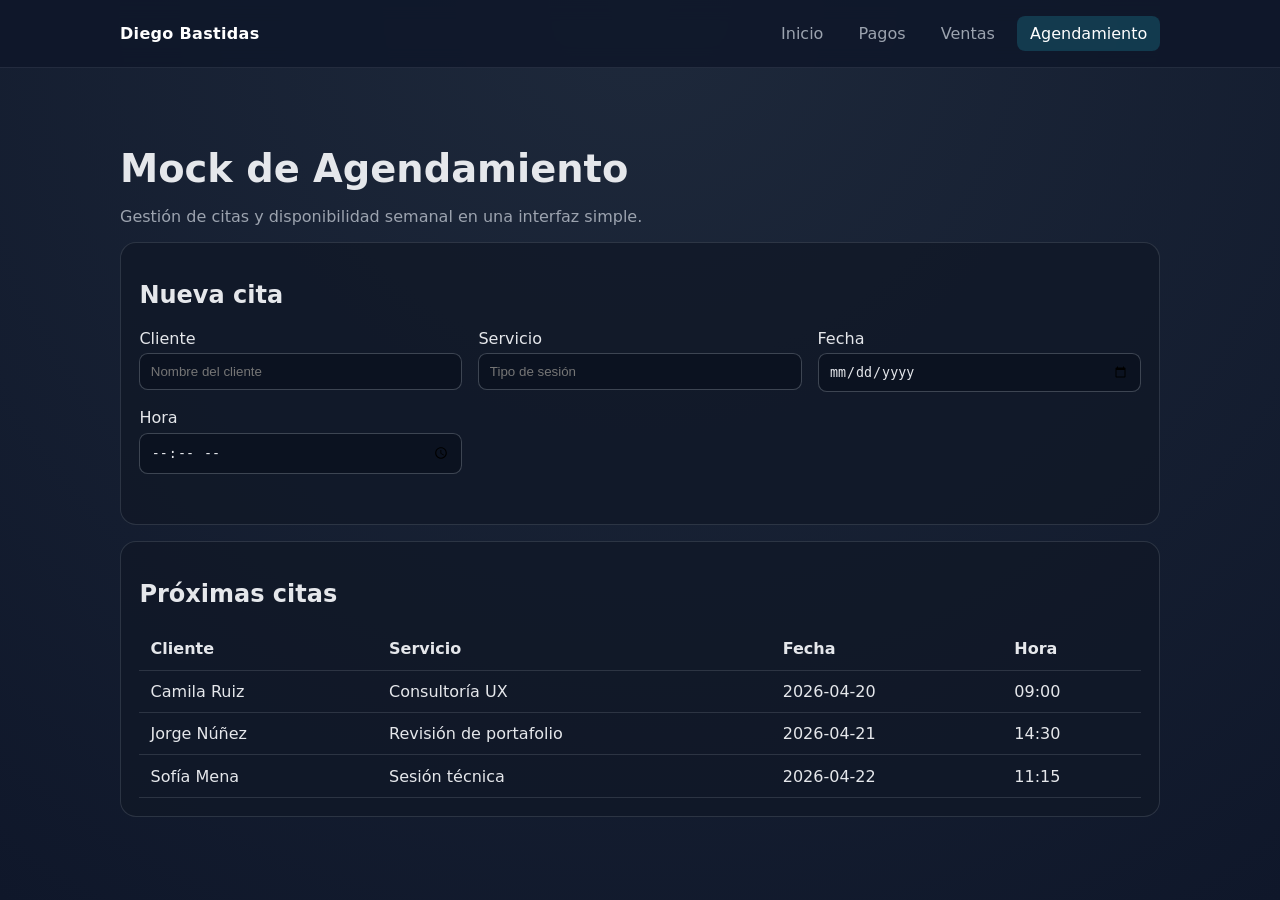
==== agendamiento.html @ a58fb6e7 "feat: crear front de portafolio con mocks de pagos, ventas y agendamiento" ====
<!DOCTYPE html>
<html lang="es">
  <head>
    <meta charset="UTF-8" />
    <meta name="viewport" content="width=device-width, initial-scale=1.0" />
    <title>Mock | Agendamiento</title>
    <link rel="stylesheet" href="styles.css" />
  </head>
  <body>
    <header class="site-header">
      <div class="container nav-wrapper">
        <a class="brand" href="index.html">Diego Bastidas</a>
        <nav class="site-nav" aria-label="Navegación principal">
          <a href="index.html">Inicio</a>
          <a href="pagos.html">Pagos</a>
          <a href="ventas.html">Ventas</a>
          <a href="agendamiento.html" class="active">Agendamiento</a>
        </nav>
      </div>
    </header>

    <main class="container hero">
      <h1>Mock de Agendamiento</h1>
      <p>Gestión de citas y disponibilidad semanal en una interfaz simple.</p>

      <section class="panel">
        <h2>Nueva cita</h2>
        <form>
          <div class="grid">
            <label>
              Cliente
              <input type="text" placeholder="Nombre del cliente" />
            </label>
            <label>
              Servicio
              <input type="text" placeholder="Tipo de sesión" />
            </label>
            <label>
              Fecha
              <input type="date" />
            </label>
            <label>
              Hora
              <input type="time" />
            </label>
          </div>
        </form>
      </section>

      <section class="panel">
        <h2>Próximas citas</h2>
        <table class="table">
          <thead>
            <tr>
              <th>Cliente</th>
              <th>Servicio</th>
              <th>Fecha</th>
              <th>Hora</th>
            </tr>
          </thead>
          <tbody>
            <tr>
              <td>Camila Ruiz</td>
              <td>Consultoría UX</td>
              <td>2026-04-20</td>
              <td>09:00</td>
            </tr>
            <tr>
              <td>Jorge Núñez</td>
              <td>Revisión de portafolio</td>
              <td>2026-04-21</td>
              <td>14:30</td>
            </tr>
            <tr>
              <td>Sofía Mena</td>
              <td>Sesión técnica</td>
              <td>2026-04-22</td>
              <td>11:15</td>
            </tr>
          </tbody>
        </table>
      </section>
    </main>
  </body>
</html>
---- styles.css ----
:root {
  --bg: #0f172a;
  --panel: #111827;
  --card: #1f2937;
  --text: #e5e7eb;
  --muted: #9ca3af;
  --primary: #22d3ee;
  --primary-dark: #06b6d4;
  --ok: #34d399;
  --warn: #fbbf24;
}

* {
  box-sizing: border-box;
}

body {
  margin: 0;
  font-family: "Inter", system-ui, -apple-system, sans-serif;
  background: radial-gradient(circle at top, #1e293b, var(--bg));
  color: var(--text);
  min-height: 100vh;
  display: flex;
  flex-direction: column;
}

.container {
  width: min(1040px, 92vw);
  margin: 0 auto;
}

.site-header {
  position: sticky;
  top: 0;
  backdrop-filter: blur(10px);
  background: rgba(15, 23, 42, 0.85);
  border-bottom: 1px solid rgba(156, 163, 175, 0.15);
}

.nav-wrapper {
  display: flex;
  align-items: center;
  justify-content: space-between;
  gap: 1rem;
  padding: 1rem 0;
}

.brand {
  color: #fff;
  text-decoration: none;
  font-weight: 700;
  letter-spacing: 0.02em;
}

.site-nav {
  display: flex;
  gap: 0.6rem;
  flex-wrap: wrap;
}

.site-nav a {
  color: var(--muted);
  text-decoration: none;
  padding: 0.5rem 0.8rem;
  border-radius: 0.5rem;
  transition: background-color 0.2s, color 0.2s;
}

.site-nav a:hover,
.site-nav a.active {
  color: #fff;
  background: rgba(34, 211, 238, 0.18);
}

main {
  flex: 1;
}

.hero {
  padding: 4rem 0 2rem;
}

.badge {
  display: inline-block;
  background: rgba(34, 211, 238, 0.16);
  color: #a5f3fc;
  border: 1px solid rgba(34, 211, 238, 0.45);
  font-size: 0.85rem;
  padding: 0.35rem 0.65rem;
  border-radius: 999px;
}

.hero h1 {
  font-size: clamp(1.9rem, 3vw, 2.7rem);
  margin: 0.85rem 0;
}

.hero p {
  color: var(--muted);
  max-width: 60ch;
}

.grid {
  display: grid;
  grid-template-columns: repeat(auto-fit, minmax(280px, 1fr));
  gap: 1rem;
  margin-bottom: 2rem;
}

.card {
  background: linear-gradient(180deg, #1f2937, #111827);
  border: 1px solid rgba(156, 163, 175, 0.2);
  border-radius: 1rem;
  padding: 1.15rem;
}

.card h2 {
  margin-top: 0;
}

.card p,
.card li {
  color: var(--muted);
}

.card ul {
  margin: 0;
  padding-left: 1.2rem;
}

.mock-links {
  margin-bottom: 3.25rem;
}

.button-group {
  display: flex;
  gap: 0.75rem;
  flex-wrap: wrap;
}

.button {
  background: var(--primary);
  color: #06202a;
  text-decoration: none;
  font-weight: 700;
  padding: 0.68rem 1rem;
  border-radius: 0.7rem;
  transition: transform 0.15s, background-color 0.2s;
}

.button:hover {
  background: var(--primary-dark);
  transform: translateY(-1px);
}

.panel {
  background: rgba(17, 24, 39, 0.8);
  border: 1px solid rgba(156, 163, 175, 0.2);
  border-radius: 1rem;
  padding: 1.15rem;
  margin-bottom: 1rem;
}

.table {
  width: 100%;
  border-collapse: collapse;
}

.table th,
.table td {
  text-align: left;
  padding: 0.7rem;
  border-bottom: 1px solid rgba(156, 163, 175, 0.2);
}

.status {
  font-size: 0.82rem;
  font-weight: 600;
  padding: 0.2rem 0.5rem;
  border-radius: 999px;
}

.status.ok {
  color: #052e1f;
  background: var(--ok);
}

.status.warn {
  color: #422006;
  background: var(--warn);
}

.site-footer {
  border-top: 1px solid rgba(156, 163, 175, 0.2);
  padding: 1rem 0;
  color: var(--muted);
}

@media (max-width: 640px) {
  .hero {
    padding-top: 2.8rem;
  }

  .nav-wrapper {
    flex-direction: column;
    align-items: flex-start;
  }
}

label {
  display: flex;
  flex-direction: column;
  gap: 0.35rem;
  color: var(--text);
  font-weight: 500;
}

input {
  width: 100%;
  padding: 0.6rem 0.65rem;
  border-radius: 0.55rem;
  border: 1px solid rgba(156, 163, 175, 0.35);
  background: #0b1220;
  color: var(--text);
}
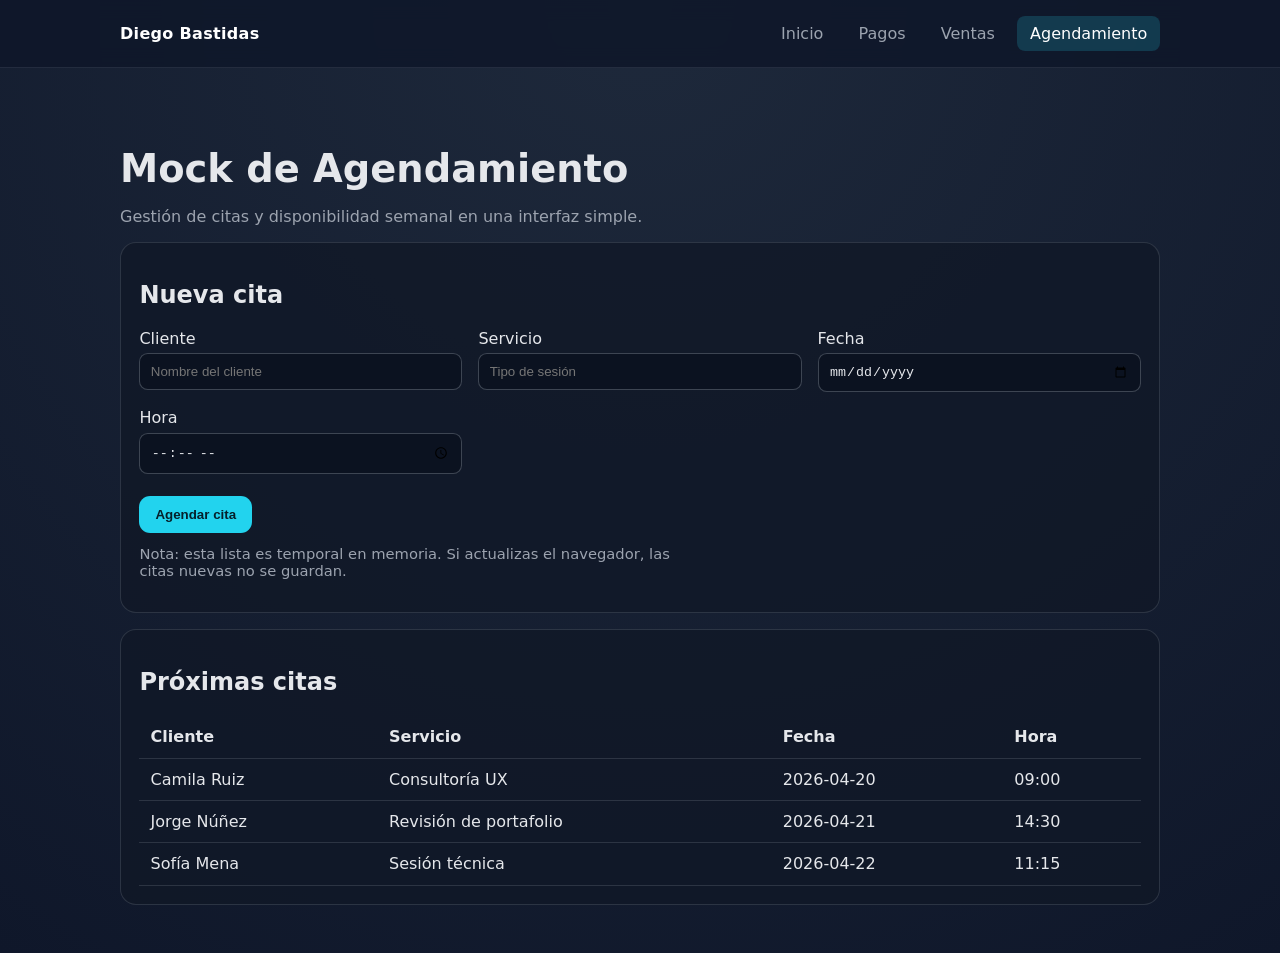
==== commit 68ba08ab: "Actualizar mocks de ventas, agendamiento y pagos" ====
--- a/agendamiento.html
+++ b/agendamiento.html
@@ -25,26 +25,30 @@
 
       <section class="panel">
         <h2>Nueva cita</h2>
-        <form>
+        <form id="appointment-form">
           <div class="grid">
             <label>
               Cliente
-              <input type="text" placeholder="Nombre del cliente" />
+              <input id="client" type="text" placeholder="Nombre del cliente" required />
             </label>
             <label>
               Servicio
-              <input type="text" placeholder="Tipo de sesión" />
+              <input id="service" type="text" placeholder="Tipo de sesión" required />
             </label>
             <label>
               Fecha
-              <input type="date" />
+              <input id="date" type="date" required />
             </label>
             <label>
               Hora
-              <input type="time" />
+              <input id="time" type="time" required />
             </label>
           </div>
+          <button class="button" type="submit">Agendar cita</button>
         </form>
+        <p class="helper-text">
+          Nota: esta lista es temporal en memoria. Si actualizas el navegador, las citas nuevas no se guardan.
+        </p>
       </section>
 
       <section class="panel">
@@ -58,7 +62,7 @@
               <th>Hora</th>
             </tr>
           </thead>
-          <tbody>
+          <tbody id="appointments-body">
             <tr>
               <td>Camila Ruiz</td>
               <td>Consultoría UX</td>
@@ -81,5 +85,30 @@
         </table>
       </section>
     </main>
+
+    <script>
+      const form = document.getElementById('appointment-form');
+      const appointmentsBody = document.getElementById('appointments-body');
+
+      form.addEventListener('submit', (event) => {
+        event.preventDefault();
+
+        const client = document.getElementById('client').value.trim();
+        const service = document.getElementById('service').value.trim();
+        const date = document.getElementById('date').value;
+        const time = document.getElementById('time').value;
+
+        const row = document.createElement('tr');
+        row.innerHTML = `
+          <td>${client}</td>
+          <td>${service}</td>
+          <td>${date}</td>
+          <td>${time}</td>
+        `;
+
+        appointmentsBody.appendChild(row);
+        form.reset();
+      });
+    </script>
   </body>
 </html>
--- a/styles.css
+++ b/styles.css
@@ -104,7 +104,7 @@
   display: grid;
   grid-template-columns: repeat(auto-fit, minmax(280px, 1fr));
   gap: 1rem;
-  margin-bottom: 2rem;
+  margin-bottom: 1rem;
 }
 
 .card {
@@ -146,6 +146,10 @@
   padding: 0.68rem 1rem;
   border-radius: 0.7rem;
   transition: transform 0.15s, background-color 0.2s;
+  border: 0;
+  cursor: pointer;
+  display: inline-block;
+  margin-top: 0.4rem;
 }
 
 .button:hover {
@@ -188,6 +192,20 @@
 .status.warn {
   color: #422006;
   background: var(--warn);
+}
+
+.helper-text {
+  margin-top: 0.75rem;
+  font-size: 0.92rem;
+}
+
+.warning-text {
+  color: #fde68a;
+  background: rgba(251, 191, 36, 0.16);
+  border: 1px solid rgba(251, 191, 36, 0.4);
+  border-radius: 0.65rem;
+  padding: 0.75rem;
+  margin-bottom: 1rem;
 }
 
 .site-footer {
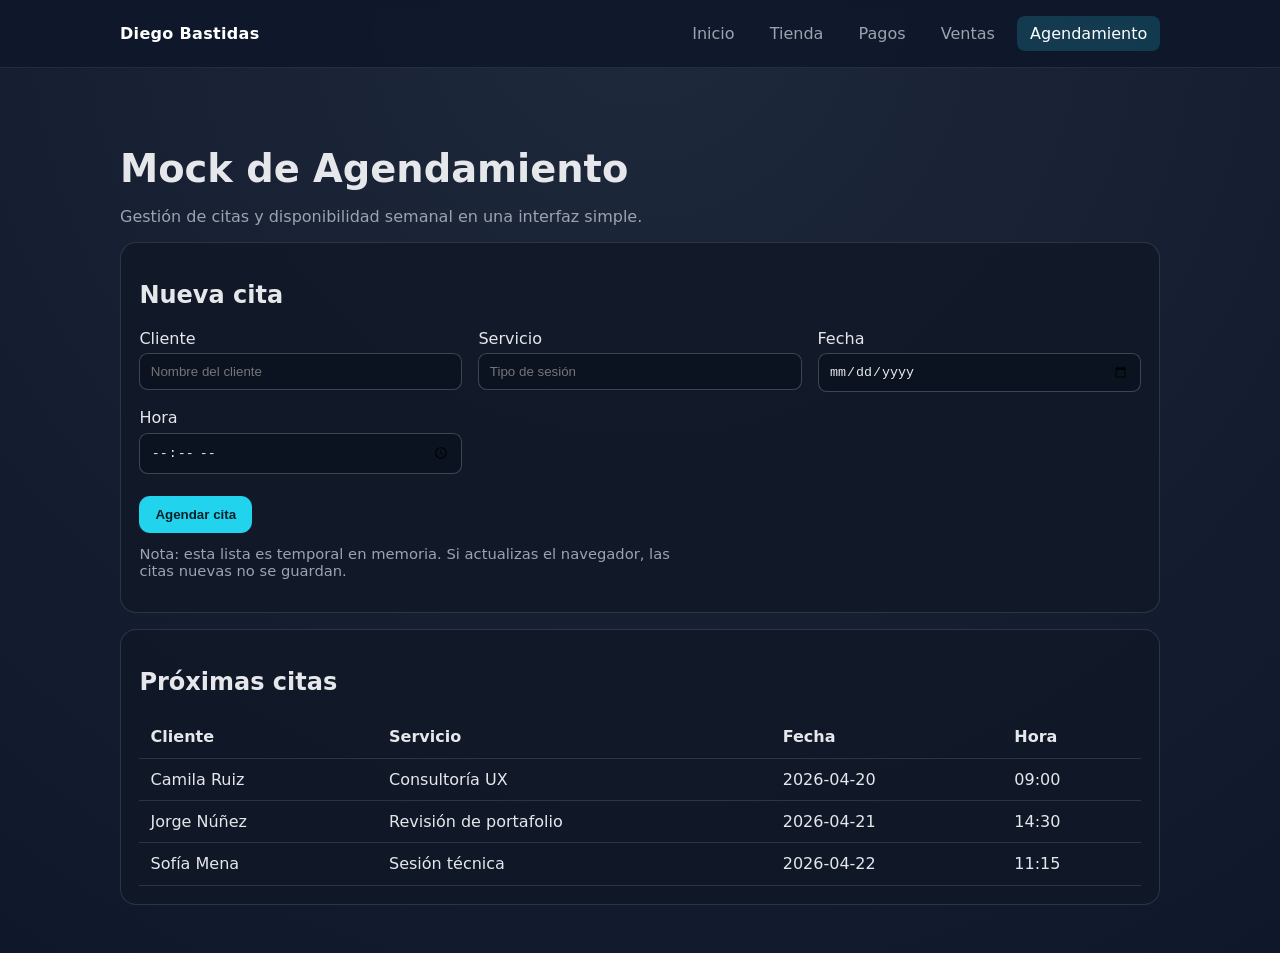
==== commit bc6abd46: "Agregar página Tienda y mover flujo de carrito/pago fuera de Ventas" ====
--- a/agendamiento.html
+++ b/agendamiento.html
@@ -12,6 +12,7 @@
         <a class="brand" href="index.html">Diego Bastidas</a>
         <nav class="site-nav" aria-label="Navegación principal">
           <a href="index.html">Inicio</a>
+          <a href="tienda.html">Tienda</a>
           <a href="pagos.html">Pagos</a>
           <a href="ventas.html">Ventas</a>
           <a href="agendamiento.html" class="active">Agendamiento</a>
